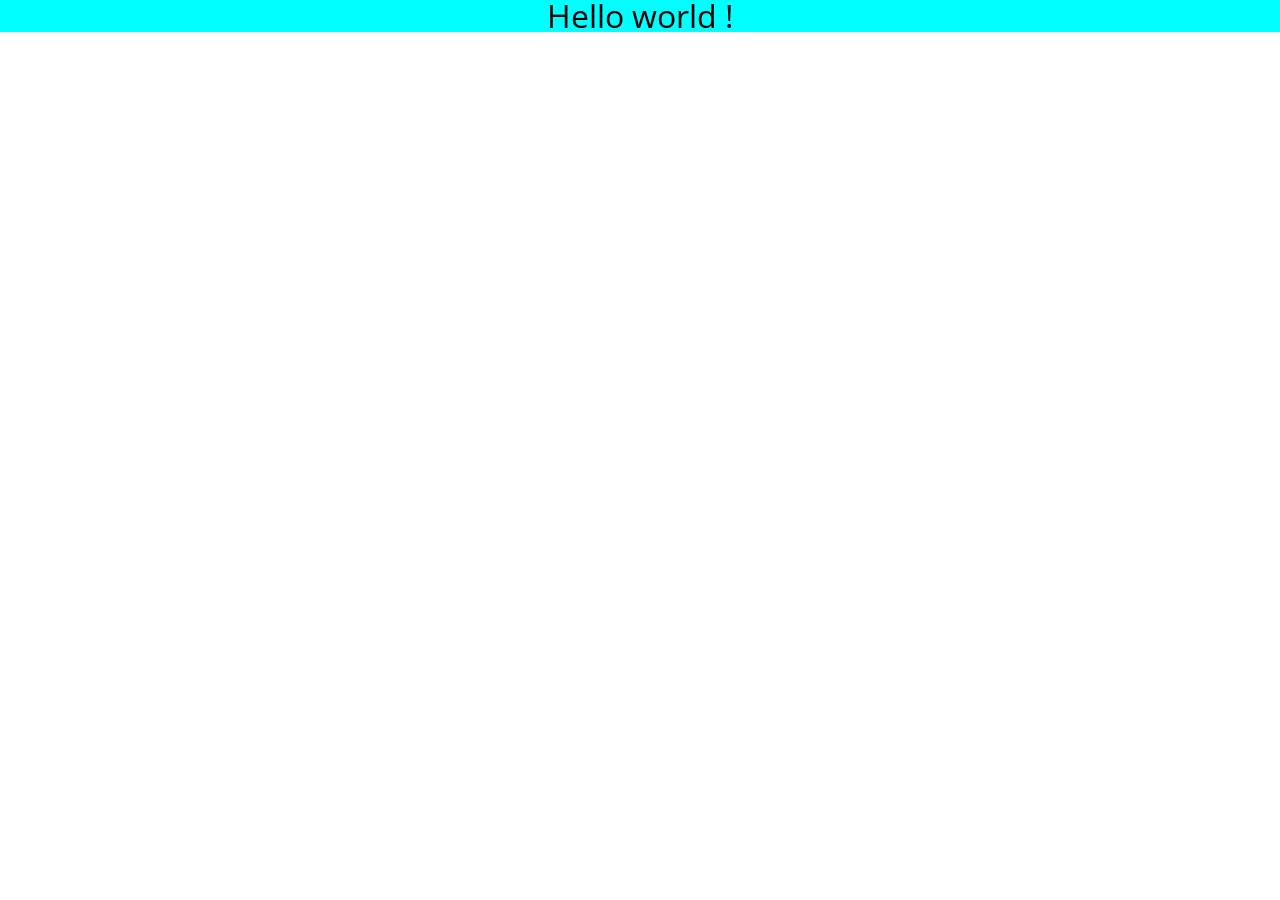
==== index.html @ c91a4bea "header try" ====
<!DOCTYPE html>
<html lang="en">
<head>
    <meta charset="UTF-8">
    <meta http-equiv="X-UA-Compatible" content="IE=edge">
    <meta name="viewport" content="width=device-width, initial-scale=1.0">
    <link href="https://fonts.googleapis.com/css2?family=Open+Sans:ital,wght@0,300;0,400;0,500;0,600;0,700;0,800;1,300;1,400;1,500;1,600;1,700;1,800&display=swap" rel="stylesheet">
    <link rel="stylesheet" href="./styles/reset.css">
    <link rel="stylesheet" href="./styles/styles.css">
    <title>My CV</title>
</head>
<body>
    <header>Hello world !</header>
    <main>
        <section></section>
        <section></section>
    </main>
    <footer></footer>
</body>
</html>
---- styles/styles.css ----
/* Pages*/

* {
    box-sizing: border-box;
}

body {
    font-family: 'Open Sans', sans-serif;
    font-size: 62.5%;
}

/* Header */

header {
    text-align: center;
    font-size: 2rem;
    background-color: aqua;
}

/* Navbar */

/* Main */

/* Footer */
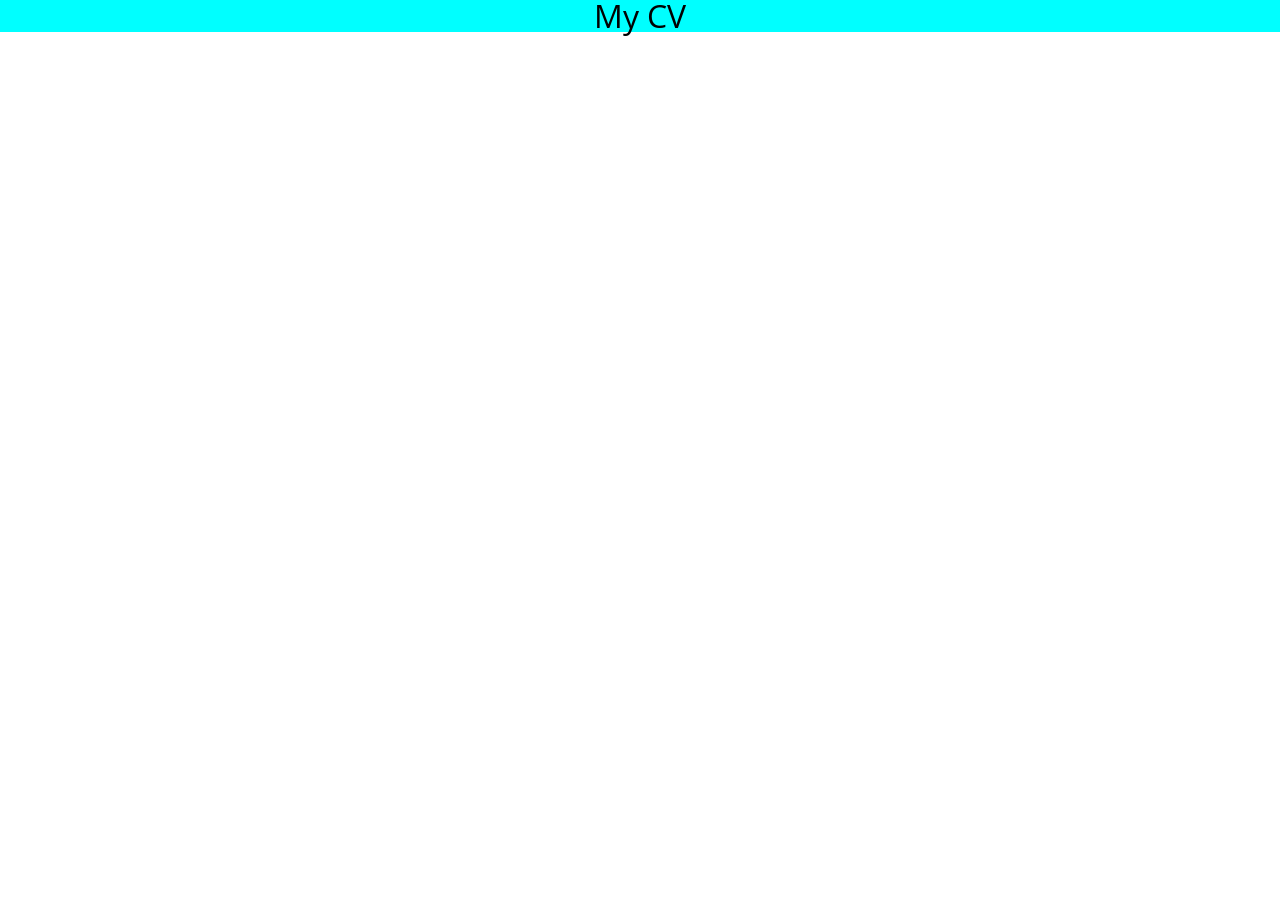
==== commit f29b06f4: "header try" ====
--- a/index.html
+++ b/index.html
@@ -7,10 +7,10 @@
     <link href="https://fonts.googleapis.com/css2?family=Open+Sans:ital,wght@0,300;0,400;0,500;0,600;0,700;0,800;1,300;1,400;1,500;1,600;1,700;1,800&display=swap" rel="stylesheet">
     <link rel="stylesheet" href="./styles/reset.css">
     <link rel="stylesheet" href="./styles/styles.css">
-    <title>My CV</title>
+    <title>Pierre Chevalier's CV</title>
 </head>
 <body>
-    <header>Hello world !</header>
+    <header>My CV</header>
     <main>
         <section></section>
         <section></section>
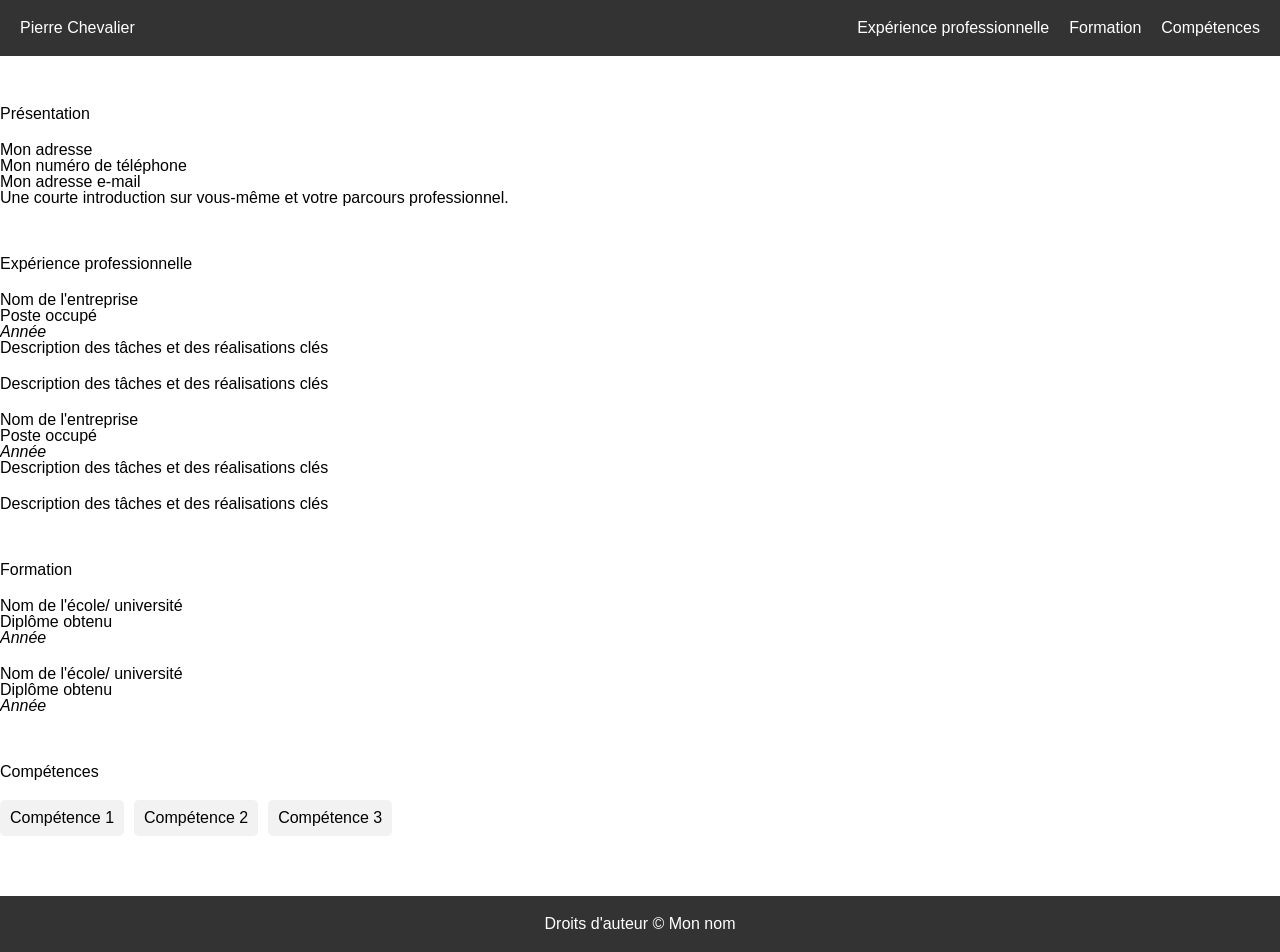
==== commit 0677f7ee: "starting a real cv" ====
--- a/index.html
+++ b/index.html
@@ -1,5 +1,5 @@
 <!DOCTYPE html>
-<html lang="en">
+<html lang="fr">
 <head>
     <meta charset="UTF-8">
     <meta http-equiv="X-UA-Compatible" content="IE=edge">
@@ -10,11 +10,84 @@
     <title>Pierre Chevalier's CV</title>
 </head>
 <body>
-    <header>My CV</header>
+    <header>
+      <h1>Pierre Chevalier</h1>
+      <nav>
+        <ul>
+          <li><a href="#experience">Expérience professionnelle</a></li>
+          <li><a href="#formation">Formation</a></li>
+          <li><a href="#competences">Compétences</a></li>
+        </ul>
+      </nav>
+    </header>
+
     <main>
-        <section></section>
-        <section></section>
+      <section id="presentation">
+        <h2>Présentation</h2>
+        <address>
+          <p>Mon adresse</p>
+          <p>Mon numéro de téléphone</p>
+          <p>Mon adresse e-mail</p>
+        </address>
+
+        <p>Une courte introduction sur vous-même et votre parcours professionnel.</p>
+      </section>
+
+      <section id="experience">
+        <h2>Expérience professionnelle</h2>
+        <ul>
+          <li>
+            <h3>Nom de l'entreprise</h3>
+        </h3>
+        <p><strong>Poste occupé</strong></p>
+        <p><em>Année</em></p>
+        <ul>
+          <li>Description des tâches et des réalisations clés</li>
+          <li>Description des tâches et des réalisations clés</li>
+        </ul>
+      </li>
+
+      <li>
+        <h3>Nom de l'entreprise</h3>
+        <p><strong>Poste occupé</strong></p>
+        <p><em>Année</em></p>
+        <ul>
+          <li>Description des tâches et des réalisations clés</li>
+          <li>Description des tâches et des réalisations clés</li>
+        </ul>
+      </li>
+    </ul>
+  </section>
+
+  <section id="formation">
+    <h2>Formation</h2>
+    <ul>
+      <li>
+        <h3>Nom de l'école/ université</h3>
+        <p><strong>Diplôme obtenu</strong></p>
+        <p><em>Année</em></p>
+      </li>
+
+      <li>
+        <h3>Nom de l'école/ université</h3>
+        <p><strong>Diplôme obtenu</strong></p>
+        <p><em>Année</em></p>
+      </li>
+    </ul>
+  </section>
+
+  <section id="competences">
+    <h2>Compétences</h2>
+    <ul>
+      <li>Compétence 1</li>
+      <li>Compétence 2</li>
+      <li>Compétence 3</li>
+    </ul>
+  </section>
     </main>
-    <footer></footer>
+
+    <footer>
+        <p>Droits d'auteur © Mon nom</p>
+    </footer>
 </body>
 </html>
--- a/styles/styles.css
+++ b/styles/styles.css
@@ -1,24 +1,119 @@
-/* Pages*/
+/* Style général */
+body {
+    font-family: Arial, sans-serif;
+    margin: 0;
+    padding: 0;
+  }
 
-* {
-    box-sizing: border-box;
-}
+  /* Style d'en-tête */
+  header {
+    background-color: #333;
+    color: #fff;
+    display: flex;
+    justify-content: space-between;
+    padding: 20px;
+  }
 
-body {
-    font-family: 'Open Sans', sans-serif;
-    font-size: 62.5%;
-}
+  header h1 {
+    margin: 0;
+  }
 
-/* Header */
+  nav ul {
+    display: flex;
+    list-style: none;
+    margin: 0;
+    padding: 0;
+  }
 
-header {
+  nav li {
+    margin-left: 20px;
+  }
+
+  nav li:first-child {
+    margin-left: 0;
+  }
+
+  nav a {
+    color: #fff;
+    text-decoration: none;
+  }
+
+  /* Style de la présentation */
+  #presentation {
+    margin: 50px 0;
+  }
+
+  /* Style de chaque section */
+  section {
+    margin: 50px 0;
+  }
+
+  section h2 {
+    margin-bottom: 20px;
+  }
+
+  section ul {
+    list-style: none;
+    margin: 0;
+    padding: 0;
+  }
+
+  section li {
+    margin-bottom: 20px;
+  }
+
+  section h3 {
+    margin: 0;
+  }
+
+  section p {
+    margin: 0;
+  }
+
+  section em {
+    font-style: italic;
+  }
+
+  /* Style de la section des compétences */
+  #competences ul {
+    display: flex;
+    flex-wrap: wrap;
+    list-style: none;
+    margin: 0;
+    padding: 0;
+  }
+
+  #competences li {
+    background-color: #f2f2f2;
+    border-radius: 5px;
+    margin-right: 10px;
+    margin-bottom: 10px;
+    padding: 10px;
+  }
+
+  /* Style du pied de page */
+  footer {
+    background-color: #333;
+    color: #fff;
+    padding: 20px;
     text-align: center;
-    font-size: 2rem;
-    background-color: aqua;
-}
+  }
 
-/* Navbar */
+  footer p {
+    margin: 0;
+  }
 
-/* Main */
+  footer a {
+    color: #fff;
+    text-decoration: none;
+  }
 
-/* Footer */+  /* Style des liens */
+  a {
+    color: #333;
+    text-decoration: none;
+  }
+
+  a:hover {
+    text-decoration: underline;
+  }
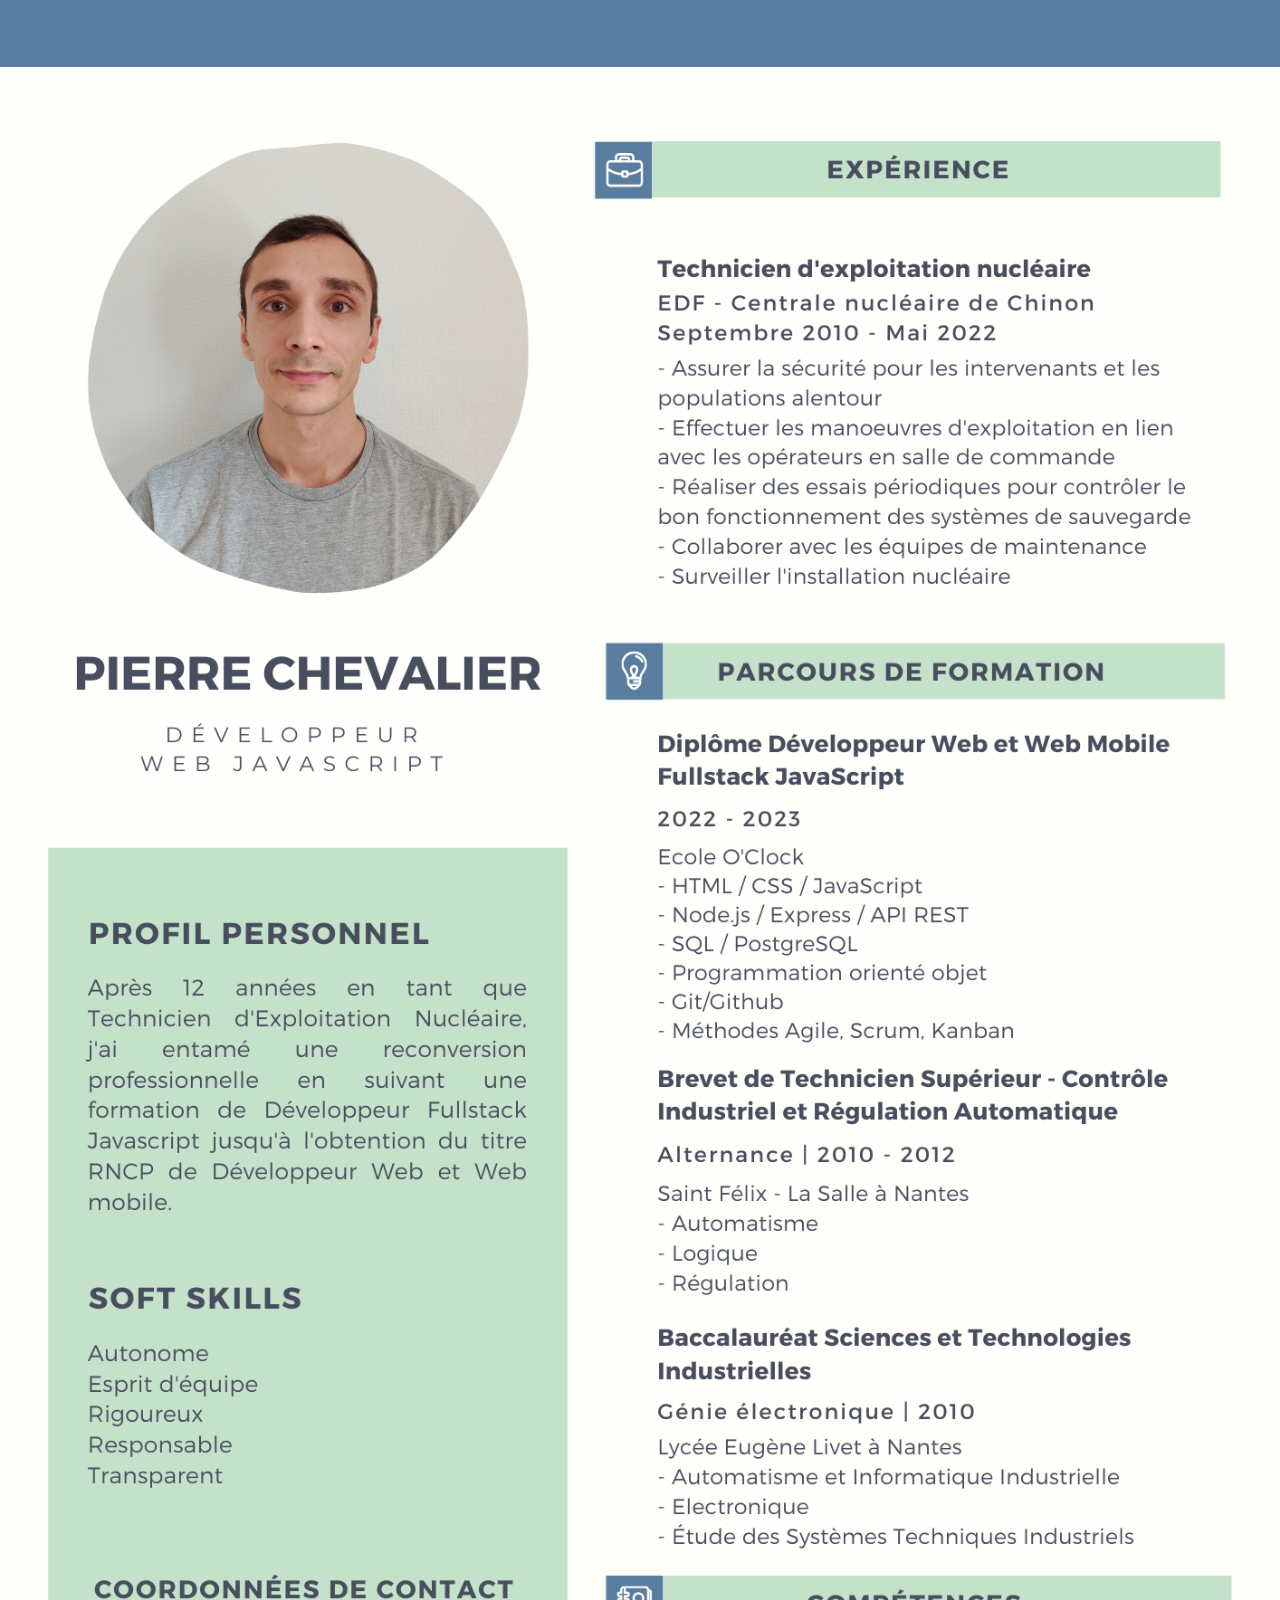
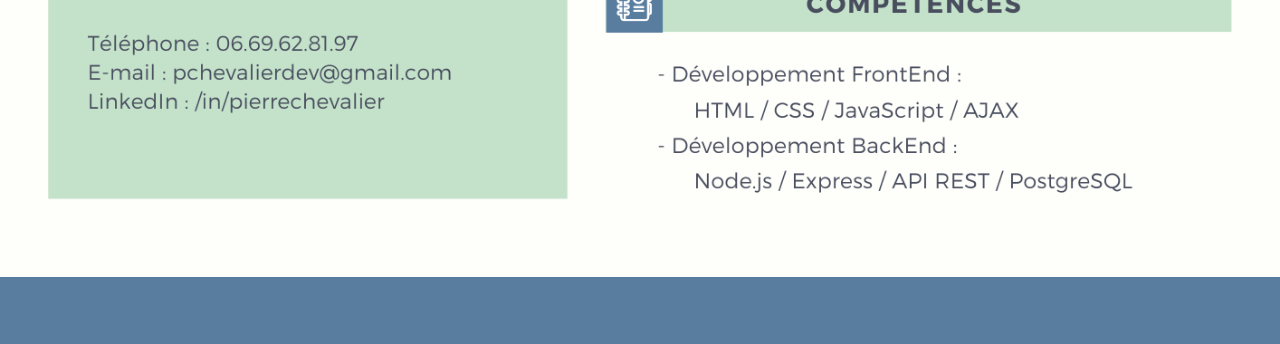
==== commit c890cd2c: "adding reel cv, changing colors, starting responsive" ====
--- a/index.html
+++ b/index.html
@@ -11,18 +11,18 @@
 </head>
 <body>
     <header>
-      <h1>Pierre Chevalier</h1>
+      <!-- <h1>Pierre Chevalier</h1>
       <nav>
         <ul>
           <li><a href="#experience">Expérience professionnelle</a></li>
           <li><a href="#formation">Formation</a></li>
           <li><a href="#competences">Compétences</a></li>
         </ul>
-      </nav>
+      </nav> -->
     </header>
 
     <main>
-      <section id="presentation">
+      <!-- <section id="presentation">
         <h2>Présentation</h2>
         <address>
           <p>Mon adresse</p>
@@ -83,11 +83,12 @@
       <li>Compétence 2</li>
       <li>Compétence 3</li>
     </ul>
-  </section>
+  </section> -->
+      <img src="./src/img/CV Pierre Chevalier v2.png" alt="CV de Pierre Chevalier">
     </main>
 
     <footer>
-        <p>Droits d'auteur © Mon nom</p>
+        <!-- <p>Droits d'auteur © Mon nom</p> -->
     </footer>
 </body>
 </html>
--- a/styles/styles.css
+++ b/styles/styles.css
@@ -1,17 +1,35 @@
+/* Variables */
+:root {
+    --main-color: #C3E2CA;
+    --secondary-color:  #587D9E;
+    --main-text-color: #494E5E;
+}
+
 /* Style général */
 body {
     font-family: Arial, sans-serif;
     margin: 0;
     padding: 0;
+    background-color: var(--main-color);
+    color: var(--main-text-color);
   }
+
+main {
+    display: flex;
+    flex-direction: column;
+    align-items: center;
+    justify-content: center;
+    width: 100%;
+}
 
   /* Style d'en-tête */
   header {
-    background-color: #333;
-    color: #fff;
+    background-color: var(--secondary-color);
+    color: var(--main-text-color);
     display: flex;
     justify-content: space-between;
     padding: 20px;
+    height: 3vh;
   }
 
   header h1 {
@@ -34,18 +52,15 @@
   }
 
   nav a {
-    color: #fff;
+    color: var(--main-text-color);
     text-decoration: none;
   }
 
-  /* Style de la présentation */
-  #presentation {
-    margin: 50px 0;
-  }
 
   /* Style de chaque section */
   section {
-    margin: 50px 0;
+    margin: 2vh auto;
+    width:fit-content;
   }
 
   section h2 {
@@ -81,6 +96,7 @@
     list-style: none;
     margin: 0;
     padding: 0;
+    color: #333;
   }
 
   #competences li {
@@ -93,10 +109,11 @@
 
   /* Style du pied de page */
   footer {
-    background-color: #333;
-    color: #fff;
+    background-color: var(--secondary-color);
+    color: var(--main-text-color);
     padding: 20px;
     text-align: center;
+    height: 3vh;
   }
 
   footer p {
@@ -104,7 +121,7 @@
   }
 
   footer a {
-    color: #fff;
+    color: var(--main-text-color);
     text-decoration: none;
   }
 
@@ -116,4 +133,30 @@
 
   a:hover {
     text-decoration: underline;
-  }+  }
+
+  /* Style de l'image */
+  img {
+    max-width: 40%;
+  }
+
+/* Pour les appareils mobiles avec une largeur maximale de 767px */
+@media only screen and (max-width: 767px) {
+  img {
+    max-width: 100vw;
+  }
+}
+
+/* Pour les tablettes avec une largeur minimale de 768px et une largeur maximale de 1023px */
+@media only screen and (min-width: 768px) and (max-width: 1023px) {
+  img {
+    max-width: 100vw;
+  }
+}
+
+/* Pour les ordinateurs de bureau avec une largeur minimale de 1024px */
+@media only screen and (min-width: 1024px) {
+  img {
+    max-width: 100vw;
+  }
+}
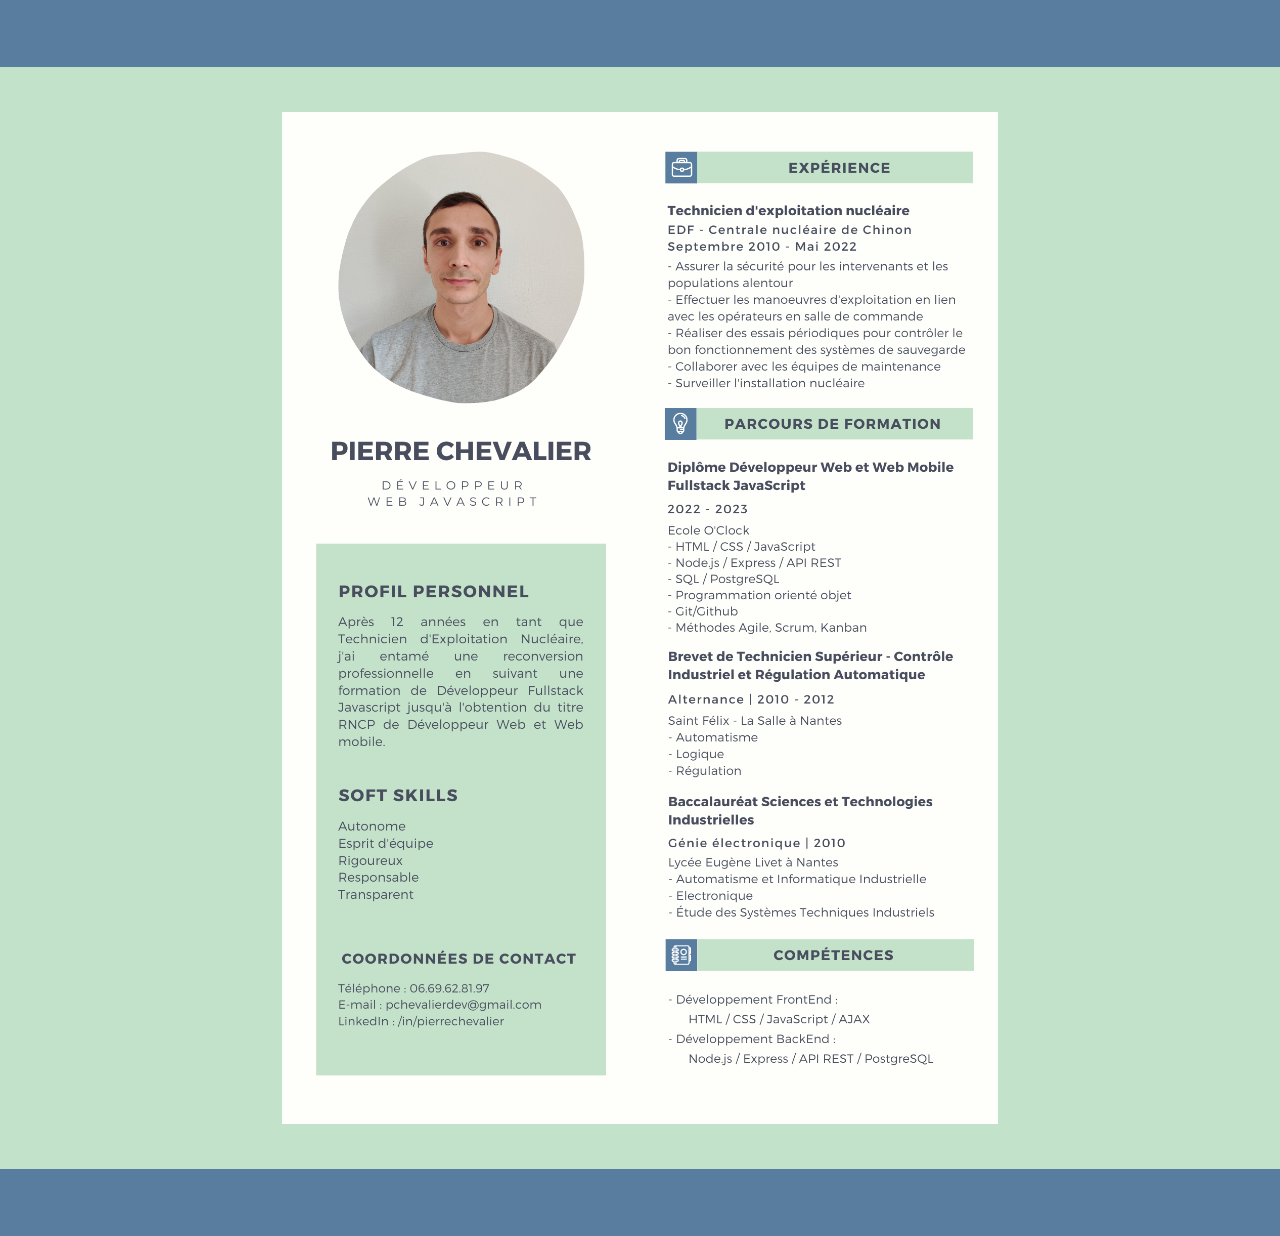
==== commit 56eb4c28: "make it responsive" ====
--- a/index.html
+++ b/index.html
@@ -84,7 +84,8 @@
       <li>Compétence 3</li>
     </ul>
   </section> -->
-      <img src="./src/img/CV Pierre Chevalier v2.png" alt="CV de Pierre Chevalier">
+      <img src="./src/img/CV Pierre Chevalier v2 1.png" alt="CV de Pierre Chevalier 1/2">
+      <img src="./src/img/CV Pierre Chevalier v2 2.png" alt="CV de Pierre Chevalier 2/2">
     </main>
 
     <footer>
--- a/styles/styles.css
+++ b/styles/styles.css
@@ -1,162 +1,162 @@
 /* Variables */
 :root {
-    --main-color: #C3E2CA;
-    --secondary-color:  #587D9E;
-    --main-text-color: #494E5E;
+  --main-color: #c3e2ca;
+  --secondary-color: #587d9e;
+  --main-text-color: #494e5e;
 }
 
 /* Style général */
 body {
-    font-family: Arial, sans-serif;
-    margin: 0;
-    padding: 0;
-    background-color: var(--main-color);
-    color: var(--main-text-color);
-  }
+  font-family: Arial, sans-serif;
+  margin: 0;
+  padding: 0;
+  background-color: var(--main-color);
+  color: var(--main-text-color);
+}
 
 main {
-    display: flex;
-    flex-direction: column;
-    align-items: center;
-    justify-content: center;
-    width: 100%;
+  display: flex;
+  flex-direction: row;
+  align-items: center;
+  justify-content: center;
+  width: 100%;
 }
 
-  /* Style d'en-tête */
-  header {
-    background-color: var(--secondary-color);
-    color: var(--main-text-color);
-    display: flex;
-    justify-content: space-between;
-    padding: 20px;
-    height: 3vh;
-  }
+/* Style d'en-tête */
+header {
+  background-color: var(--secondary-color);
+  color: var(--main-text-color);
+  display: flex;
+  justify-content: space-between;
+  padding: 20px;
+  height: 3vh;
+  margin-bottom: 5vh;
+}
 
-  header h1 {
-    margin: 0;
-  }
+header h1 {
+  margin: 0;
+}
 
-  nav ul {
-    display: flex;
-    list-style: none;
-    margin: 0;
-    padding: 0;
-  }
+nav ul {
+  display: flex;
+  list-style: none;
+  margin: 0;
+  padding: 0;
+}
 
-  nav li {
-    margin-left: 20px;
-  }
+nav li {
+  margin-left: 20px;
+}
 
-  nav li:first-child {
-    margin-left: 0;
-  }
+nav li:first-child {
+  margin-left: 0;
+}
 
-  nav a {
-    color: var(--main-text-color);
-    text-decoration: none;
-  }
+nav a {
+  color: var(--main-text-color);
+  text-decoration: none;
+}
 
+/* Style de chaque section */
+section {
+  margin: 2vh auto;
+  width: fit-content;
+}
 
-  /* Style de chaque section */
-  section {
-    margin: 2vh auto;
-    width:fit-content;
-  }
+section h2 {
+  margin-bottom: 20px;
+}
 
-  section h2 {
-    margin-bottom: 20px;
-  }
+section ul {
+  list-style: none;
+  margin: 0;
+  padding: 0;
+}
 
-  section ul {
-    list-style: none;
-    margin: 0;
-    padding: 0;
-  }
+section li {
+  margin-bottom: 20px;
+}
 
-  section li {
-    margin-bottom: 20px;
-  }
+section h3 {
+  margin: 0;
+}
 
-  section h3 {
-    margin: 0;
-  }
+section p {
+  margin: 0;
+}
 
-  section p {
-    margin: 0;
-  }
+section em {
+  font-style: italic;
+}
 
-  section em {
-    font-style: italic;
-  }
+/* Style de la section des compétences */
+#competences ul {
+  display: flex;
+  flex-wrap: wrap;
+  list-style: none;
+  margin: 0;
+  padding: 0;
+  color: #333;
+}
 
-  /* Style de la section des compétences */
-  #competences ul {
-    display: flex;
-    flex-wrap: wrap;
-    list-style: none;
-    margin: 0;
-    padding: 0;
-    color: #333;
-  }
+#competences li {
+  background-color: #f2f2f2;
+  border-radius: 5px;
+  margin-right: 10px;
+  margin-bottom: 10px;
+  padding: 10px;
+}
 
-  #competences li {
-    background-color: #f2f2f2;
-    border-radius: 5px;
-    margin-right: 10px;
-    margin-bottom: 10px;
-    padding: 10px;
-  }
+/* Style du pied de page */
+footer {
+  background-color: var(--secondary-color);
+  color: var(--main-text-color);
+  padding: 20px;
+  text-align: center;
+  height: 3vh;
+  margin-top: 5vh;
+}
 
-  /* Style du pied de page */
-  footer {
-    background-color: var(--secondary-color);
-    color: var(--main-text-color);
-    padding: 20px;
-    text-align: center;
-    height: 3vh;
-  }
+footer p {
+  margin: 0;
+}
 
-  footer p {
-    margin: 0;
-  }
+footer a {
+  color: var(--main-text-color);
+  text-decoration: none;
+}
 
-  footer a {
-    color: var(--main-text-color);
-    text-decoration: none;
-  }
+/* Style des liens */
+a {
+  color: #333;
+  text-decoration: none;
+}
 
-  /* Style des liens */
-  a {
-    color: #333;
-    text-decoration: none;
-  }
-
-  a:hover {
-    text-decoration: underline;
-  }
-
-  /* Style de l'image */
-  img {
-    max-width: 40%;
-  }
+a:hover {
+  text-decoration: underline;
+}
 
 /* Pour les appareils mobiles avec une largeur maximale de 767px */
 @media only screen and (max-width: 767px) {
   img {
-    max-width: 100vw;
+    max-width: 95vw;
+  }
+
+  main {
+    flex-direction: column;
   }
 }
 
 /* Pour les tablettes avec une largeur minimale de 768px et une largeur maximale de 1023px */
 @media only screen and (min-width: 768px) and (max-width: 1023px) {
   img {
-    max-width: 100vw;
+    max-width: 48vw;
   }
 }
 
 /* Pour les ordinateurs de bureau avec une largeur minimale de 1024px */
 @media only screen and (min-width: 1024px) {
   img {
-    max-width: 100vw;
+    max-width: 28%;
   }
 }
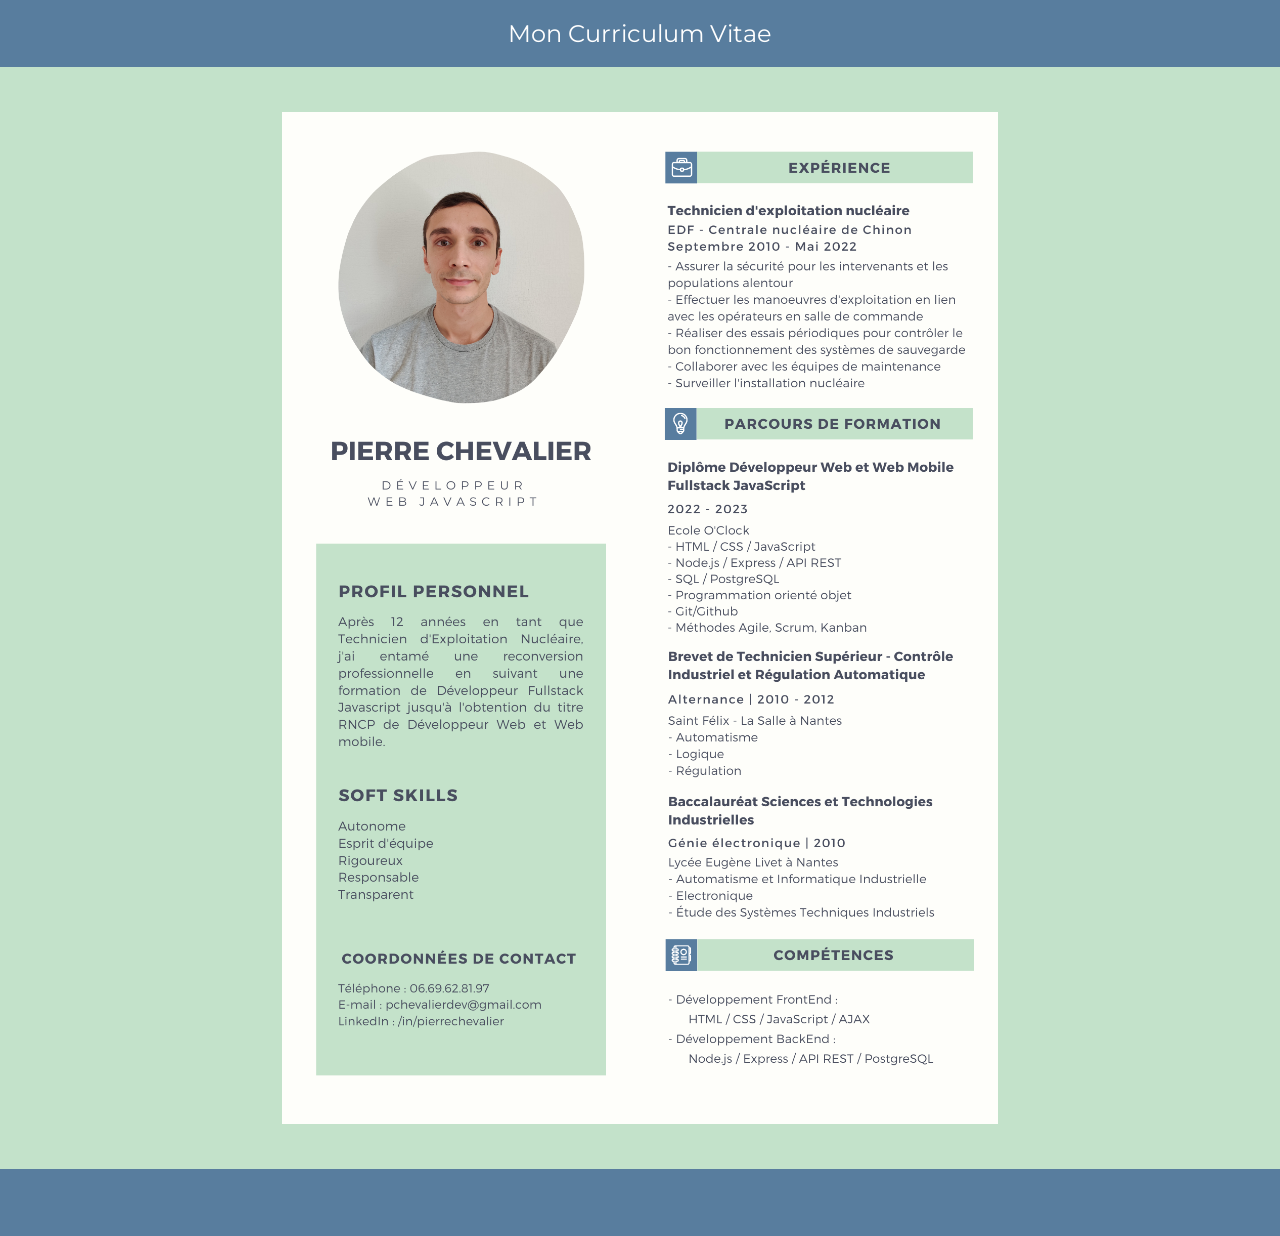
==== commit b81e86e0: "add favicon, modify title, and header, change font" ====
--- a/index.html
+++ b/index.html
@@ -4,15 +4,18 @@
     <meta charset="UTF-8">
     <meta http-equiv="X-UA-Compatible" content="IE=edge">
     <meta name="viewport" content="width=device-width, initial-scale=1.0">
-    <link href="https://fonts.googleapis.com/css2?family=Open+Sans:ital,wght@0,300;0,400;0,500;0,600;0,700;0,800;1,300;1,400;1,500;1,600;1,700;1,800&display=swap" rel="stylesheet">
+    <link rel="preconnect" href="https://fonts.googleapis.com">
+    <link rel="preconnect" href="https://fonts.gstatic.com" crossorigin>
+    <link href="https://fonts.googleapis.com/css2?family=Montserrat:ital,wght@0,100;0,200;0,300;0,400;0,500;0,600;0,700;0,800;0,900;1,100;1,200;1,300;1,400;1,500;1,600;1,700;1,800;1,900&display=swap" rel="stylesheet">
     <link rel="stylesheet" href="./styles/reset.css">
     <link rel="stylesheet" href="./styles/styles.css">
-    <title>Pierre Chevalier's CV</title>
+    <link rel="icon" type="image/x-icon" href="/src/img/favicon.png">
+    <title>Le CV de Pierre Chevalier</title>
 </head>
 <body>
     <header>
-      <!-- <h1>Pierre Chevalier</h1>
-      <nav>
+      <h1>Mon Curriculum Vitae</h1>
+      <!-- <nav>
         <ul>
           <li><a href="#experience">Expérience professionnelle</a></li>
           <li><a href="#formation">Formation</a></li>
--- a/styles/styles.css
+++ b/styles/styles.css
@@ -2,12 +2,12 @@
 :root {
   --main-color: #c3e2ca;
   --secondary-color: #587d9e;
-  --main-text-color: #494e5e;
+  --main-text-color: #fff;
 }
 
 /* Style général */
 body {
-  font-family: Arial, sans-serif;
+  font-family: 'Montserrat', sans-serif;
   margin: 0;
   padding: 0;
   background-color: var(--main-color);
@@ -31,6 +31,9 @@
   padding: 20px;
   height: 3vh;
   margin-bottom: 5vh;
+  justify-content: center;
+  align-items: center;
+  font-size: 1.5rem
 }
 
 header h1 {
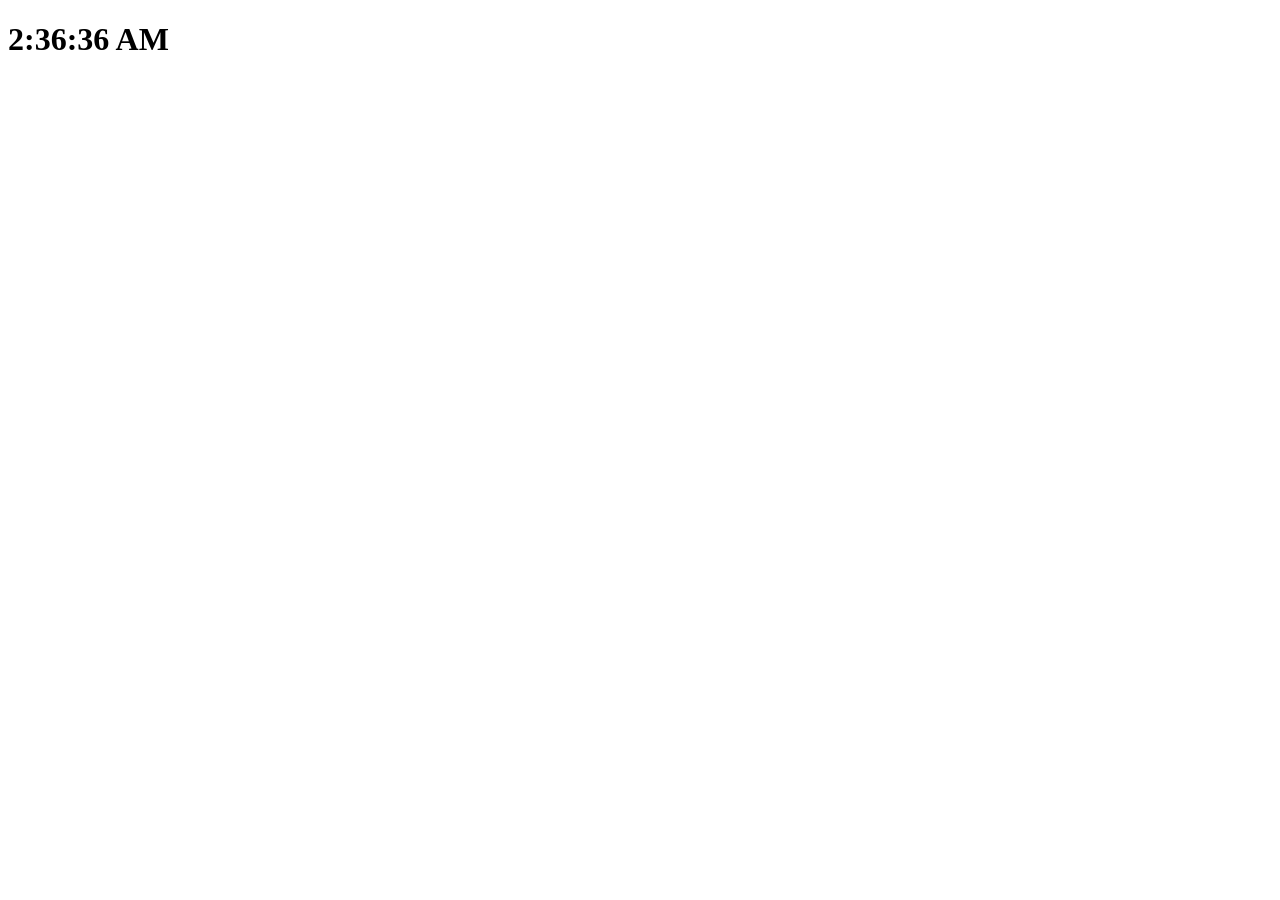
==== commit f7179a84: "trying solidJS" ====
--- a/index.html
+++ b/index.html
@@ -1,98 +1,17 @@
 <!DOCTYPE html>
-<html lang="fr">
-<head>
-    <meta charset="UTF-8">
-    <meta http-equiv="X-UA-Compatible" content="IE=edge">
-    <meta name="viewport" content="width=device-width, initial-scale=1.0">
-    <link rel="preconnect" href="https://fonts.googleapis.com">
-    <link rel="preconnect" href="https://fonts.gstatic.com" crossorigin>
-    <link href="https://fonts.googleapis.com/css2?family=Montserrat:ital,wght@0,100;0,200;0,300;0,400;0,500;0,600;0,700;0,800;0,900;1,100;1,200;1,300;1,400;1,500;1,600;1,700;1,800;1,900&display=swap" rel="stylesheet">
-    <link rel="stylesheet" href="./styles/reset.css">
-    <link rel="stylesheet" href="./styles/styles.css">
-    <link rel="icon" type="image/x-icon" href="/src/img/favicon.png">
-    <title>Le CV de Pierre Chevalier</title>
-</head>
-<body>
-    <header>
-      <h1>Mon Curriculum Vitae</h1>
-      <!-- <nav>
-        <ul>
-          <li><a href="#experience">Expérience professionnelle</a></li>
-          <li><a href="#formation">Formation</a></li>
-          <li><a href="#competences">Compétences</a></li>
-        </ul>
-      </nav> -->
-    </header>
-
-    <main>
-      <!-- <section id="presentation">
-        <h2>Présentation</h2>
-        <address>
-          <p>Mon adresse</p>
-          <p>Mon numéro de téléphone</p>
-          <p>Mon adresse e-mail</p>
-        </address>
-
-        <p>Une courte introduction sur vous-même et votre parcours professionnel.</p>
-      </section>
-
-      <section id="experience">
-        <h2>Expérience professionnelle</h2>
-        <ul>
-          <li>
-            <h3>Nom de l'entreprise</h3>
-        </h3>
-        <p><strong>Poste occupé</strong></p>
-        <p><em>Année</em></p>
-        <ul>
-          <li>Description des tâches et des réalisations clés</li>
-          <li>Description des tâches et des réalisations clés</li>
-        </ul>
-      </li>
-
-      <li>
-        <h3>Nom de l'entreprise</h3>
-        <p><strong>Poste occupé</strong></p>
-        <p><em>Année</em></p>
-        <ul>
-          <li>Description des tâches et des réalisations clés</li>
-          <li>Description des tâches et des réalisations clés</li>
-        </ul>
-      </li>
-    </ul>
-  </section>
-
-  <section id="formation">
-    <h2>Formation</h2>
-    <ul>
-      <li>
-        <h3>Nom de l'école/ université</h3>
-        <p><strong>Diplôme obtenu</strong></p>
-        <p><em>Année</em></p>
-      </li>
-
-      <li>
-        <h3>Nom de l'école/ université</h3>
-        <p><strong>Diplôme obtenu</strong></p>
-        <p><em>Année</em></p>
-      </li>
-    </ul>
-  </section>
-
-  <section id="competences">
-    <h2>Compétences</h2>
-    <ul>
-      <li>Compétence 1</li>
-      <li>Compétence 2</li>
-      <li>Compétence 3</li>
-    </ul>
-  </section> -->
-      <img src="./src/img/CV Pierre Chevalier v2 1.png" alt="CV de Pierre Chevalier 1/2">
-      <img src="./src/img/CV Pierre Chevalier v2 2.png" alt="CV de Pierre Chevalier 2/2">
-    </main>
-
-    <footer>
-        <!-- <p>Droits d'auteur © Mon nom</p> -->
-    </footer>
-</body>
-</html>+<html lang="en">
+  <head>
+    <meta charset="utf-8" />
+    <meta name="viewport" content="width=device-width, initial-scale=1" />
+    <meta name="theme-color" content="#000000" />
+    <link rel="shortcut icon" type="image/ico" href="/assets/favicon-0e726a38.ico" />
+    <title>Solid App</title>
+    <script type="module" crossorigin src="/assets/index-2b3f4ed3.js"></script>
+  </head>
+  <body>
+    <noscript>You need to enable JavaScript to run this app.</noscript>
+    <div id="root"></div>
+    <div id="app"></div>
+    
+  </body>
+</html>
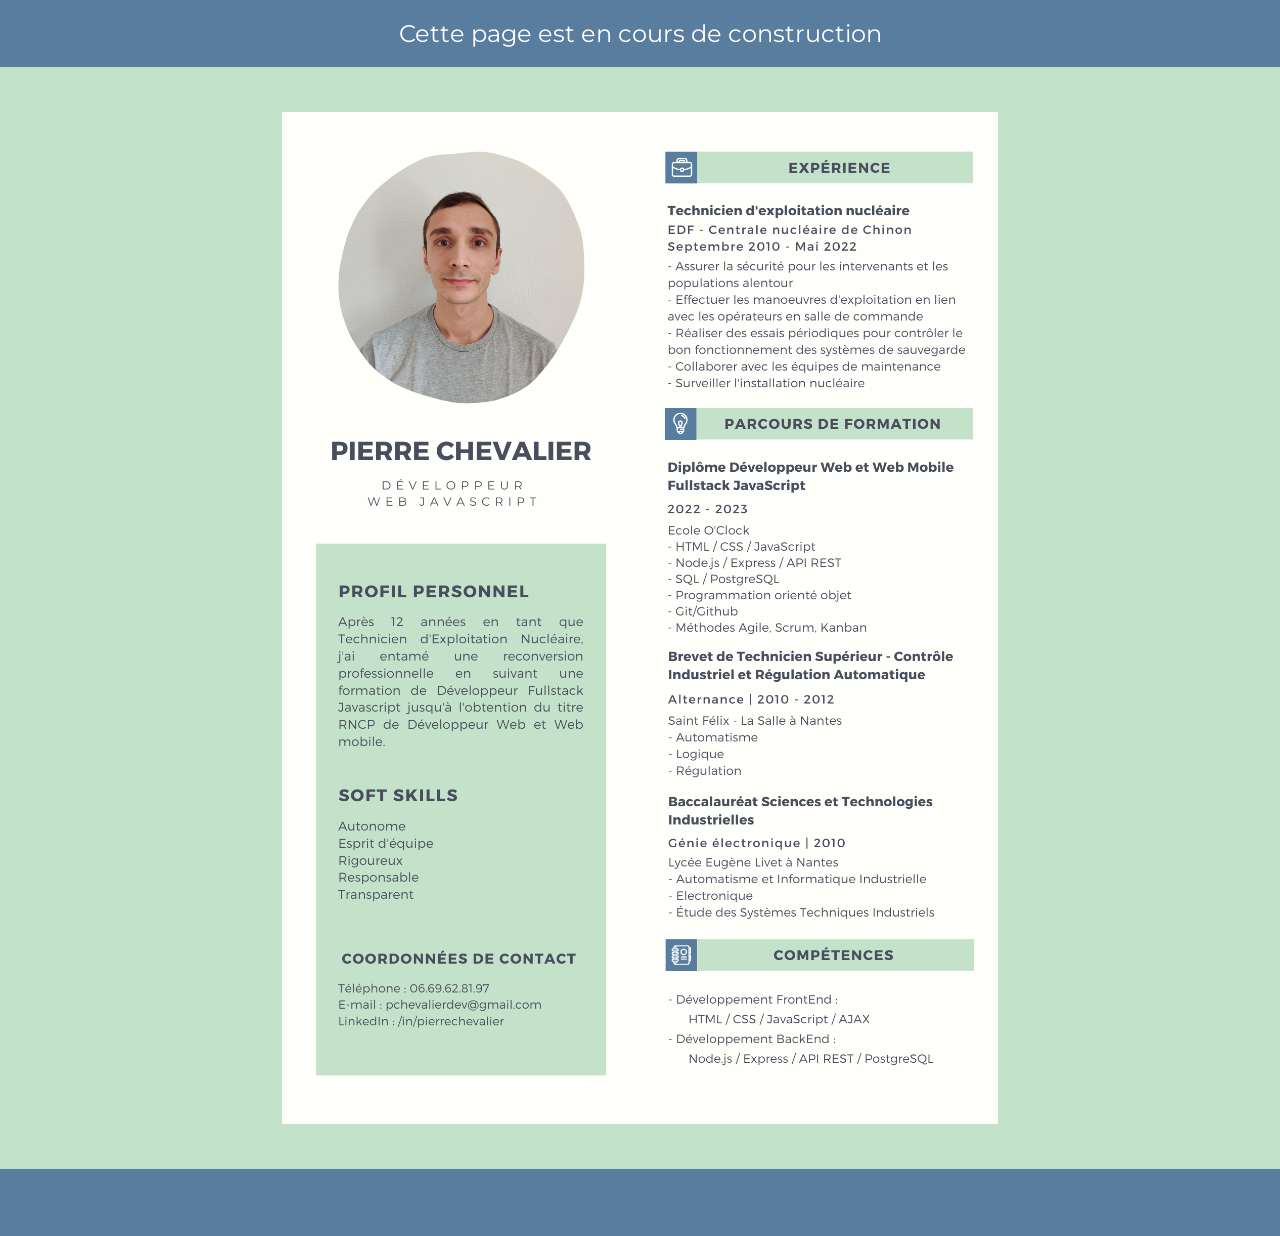
==== commit 056d44fa: "remove solid, adding message for construction" ====
--- a/index.html
+++ b/index.html
@@ -1,17 +1,98 @@
 <!DOCTYPE html>
-<html lang="en">
-  <head>
-    <meta charset="utf-8" />
-    <meta name="viewport" content="width=device-width, initial-scale=1" />
-    <meta name="theme-color" content="#000000" />
-    <link rel="shortcut icon" type="image/ico" href="/assets/favicon-0e726a38.ico" />
-    <title>Solid App</title>
-    <script type="module" crossorigin src="/assets/index-2b3f4ed3.js"></script>
-  </head>
-  <body>
-    <noscript>You need to enable JavaScript to run this app.</noscript>
-    <div id="root"></div>
-    <div id="app"></div>
-    
-  </body>
-</html>
+<html lang="fr">
+<head>
+    <meta charset="UTF-8">
+    <meta http-equiv="X-UA-Compatible" content="IE=edge">
+    <meta name="viewport" content="width=device-width, initial-scale=1.0">
+    <link rel="preconnect" href="https://fonts.googleapis.com">
+    <link rel="preconnect" href="https://fonts.gstatic.com" crossorigin>
+    <link href="https://fonts.googleapis.com/css2?family=Montserrat:ital,wght@0,100;0,200;0,300;0,400;0,500;0,600;0,700;0,800;0,900;1,100;1,200;1,300;1,400;1,500;1,600;1,700;1,800;1,900&display=swap" rel="stylesheet">
+    <link rel="stylesheet" href="./styles/reset.css">
+    <link rel="stylesheet" href="./styles/styles.css">
+    <link rel="icon" type="image/x-icon" href="/src/img/favicon.png">
+    <title>Le CV de Pierre Chevalier</title>
+</head>
+<body>
+    <header>
+      <h1>Cette page est en cours de construction</h1>
+      <!-- <nav>
+        <ul>
+          <li><a href="#experience">Expérience professionnelle</a></li>
+          <li><a href="#formation">Formation</a></li>
+          <li><a href="#competences">Compétences</a></li>
+        </ul>
+      </nav> -->
+    </header>
+
+    <main>
+      <!-- <section id="presentation">
+        <h2>Présentation</h2>
+        <address>
+          <p>Mon adresse</p>
+          <p>Mon numéro de téléphone</p>
+          <p>Mon adresse e-mail</p>
+        </address>
+
+        <p>Une courte introduction sur vous-même et votre parcours professionnel.</p>
+      </section>
+
+      <section id="experience">
+        <h2>Expérience professionnelle</h2>
+        <ul>
+          <li>
+            <h3>Nom de l'entreprise</h3>
+        </h3>
+        <p><strong>Poste occupé</strong></p>
+        <p><em>Année</em></p>
+        <ul>
+          <li>Description des tâches et des réalisations clés</li>
+          <li>Description des tâches et des réalisations clés</li>
+        </ul>
+      </li>
+
+      <li>
+        <h3>Nom de l'entreprise</h3>
+        <p><strong>Poste occupé</strong></p>
+        <p><em>Année</em></p>
+        <ul>
+          <li>Description des tâches et des réalisations clés</li>
+          <li>Description des tâches et des réalisations clés</li>
+        </ul>
+      </li>
+    </ul>
+  </section>
+
+  <section id="formation">
+    <h2>Formation</h2>
+    <ul>
+      <li>
+        <h3>Nom de l'école/ université</h3>
+        <p><strong>Diplôme obtenu</strong></p>
+        <p><em>Année</em></p>
+      </li>
+
+      <li>
+        <h3>Nom de l'école/ université</h3>
+        <p><strong>Diplôme obtenu</strong></p>
+        <p><em>Année</em></p>
+      </li>
+    </ul>
+  </section>
+
+  <section id="competences">
+    <h2>Compétences</h2>
+    <ul>
+      <li>Compétence 1</li>
+      <li>Compétence 2</li>
+      <li>Compétence 3</li>
+    </ul>
+  </section> -->
+      <img src="./src/img/CV Pierre Chevalier v2 1.png" alt="CV de Pierre Chevalier 1/2">
+      <img src="./src/img/CV Pierre Chevalier v2 2.png" alt="CV de Pierre Chevalier 2/2">
+    </main>
+
+    <footer>
+        <!-- <p>Droits d'auteur © Mon nom</p> -->
+    </footer>
+</body>
+</html>
--- a/styles/styles.css
+++ b/styles/styles.css
@@ -0,0 +1,165 @@
+/* Variables */
+:root {
+  --main-color: #c3e2ca;
+  --secondary-color: #587d9e;
+  --main-text-color: #fff;
+}
+
+/* Style général */
+body {
+  font-family: 'Montserrat', sans-serif;
+  margin: 0;
+  padding: 0;
+  background-color: var(--main-color);
+  color: var(--main-text-color);
+}
+
+main {
+  display: flex;
+  flex-direction: row;
+  align-items: center;
+  justify-content: center;
+  width: 100%;
+}
+
+/* Style d'en-tête */
+header {
+  background-color: var(--secondary-color);
+  color: var(--main-text-color);
+  display: flex;
+  justify-content: space-between;
+  padding: 20px;
+  height: 3vh;
+  margin-bottom: 5vh;
+  justify-content: center;
+  align-items: center;
+}
+
+header h1 {
+  margin: 0;
+  font-size: 1.5rem;
+}
+
+nav ul {
+  display: flex;
+  list-style: none;
+  margin: 0;
+  padding: 0;
+}
+
+nav li {
+  margin-left: 20px;
+}
+
+nav li:first-child {
+  margin-left: 0;
+}
+
+nav a {
+  color: var(--main-text-color);
+  text-decoration: none;
+}
+
+/* Style de chaque section */
+section {
+  margin: 2vh auto;
+  width: fit-content;
+}
+
+section h2 {
+  margin-bottom: 20px;
+}
+
+section ul {
+  list-style: none;
+  margin: 0;
+  padding: 0;
+}
+
+section li {
+  margin-bottom: 20px;
+}
+
+section h3 {
+  margin: 0;
+}
+
+section p {
+  margin: 0;
+}
+
+section em {
+  font-style: italic;
+}
+
+/* Style de la section des compétences */
+#competences ul {
+  display: flex;
+  flex-wrap: wrap;
+  list-style: none;
+  margin: 0;
+  padding: 0;
+  color: #333;
+}
+
+#competences li {
+  background-color: #f2f2f2;
+  border-radius: 5px;
+  margin-right: 10px;
+  margin-bottom: 10px;
+  padding: 10px;
+}
+
+/* Style du pied de page */
+footer {
+  background-color: var(--secondary-color);
+  color: var(--main-text-color);
+  padding: 20px;
+  text-align: center;
+  height: 3vh;
+  margin-top: 5vh;
+}
+
+footer p {
+  margin: 0;
+}
+
+footer a {
+  color: var(--main-text-color);
+  text-decoration: none;
+}
+
+/* Style des liens */
+a {
+  color: #333;
+  text-decoration: none;
+}
+
+a:hover {
+  text-decoration: underline;
+}
+
+/* Pour les appareils mobiles avec une largeur maximale de 767px */
+@media only screen and (max-width: 767px) {
+  img {
+    max-width: 95vw;
+  }
+
+  main {
+    flex-direction: column;
+  }
+}
+
+/* Pour les tablettes avec une largeur minimale de 768px et une largeur maximale de 1023px */
+@media only screen and (min-width: 768px) and (max-width: 1023px) {
+  img {
+    max-width: 48vw;
+  }
+}
+
+/* Pour les ordinateurs de bureau avec une largeur minimale de 1024px */
+@media only screen and (min-width: 1024px) {
+  img {
+    max-width: 28%;
+  }
+}
